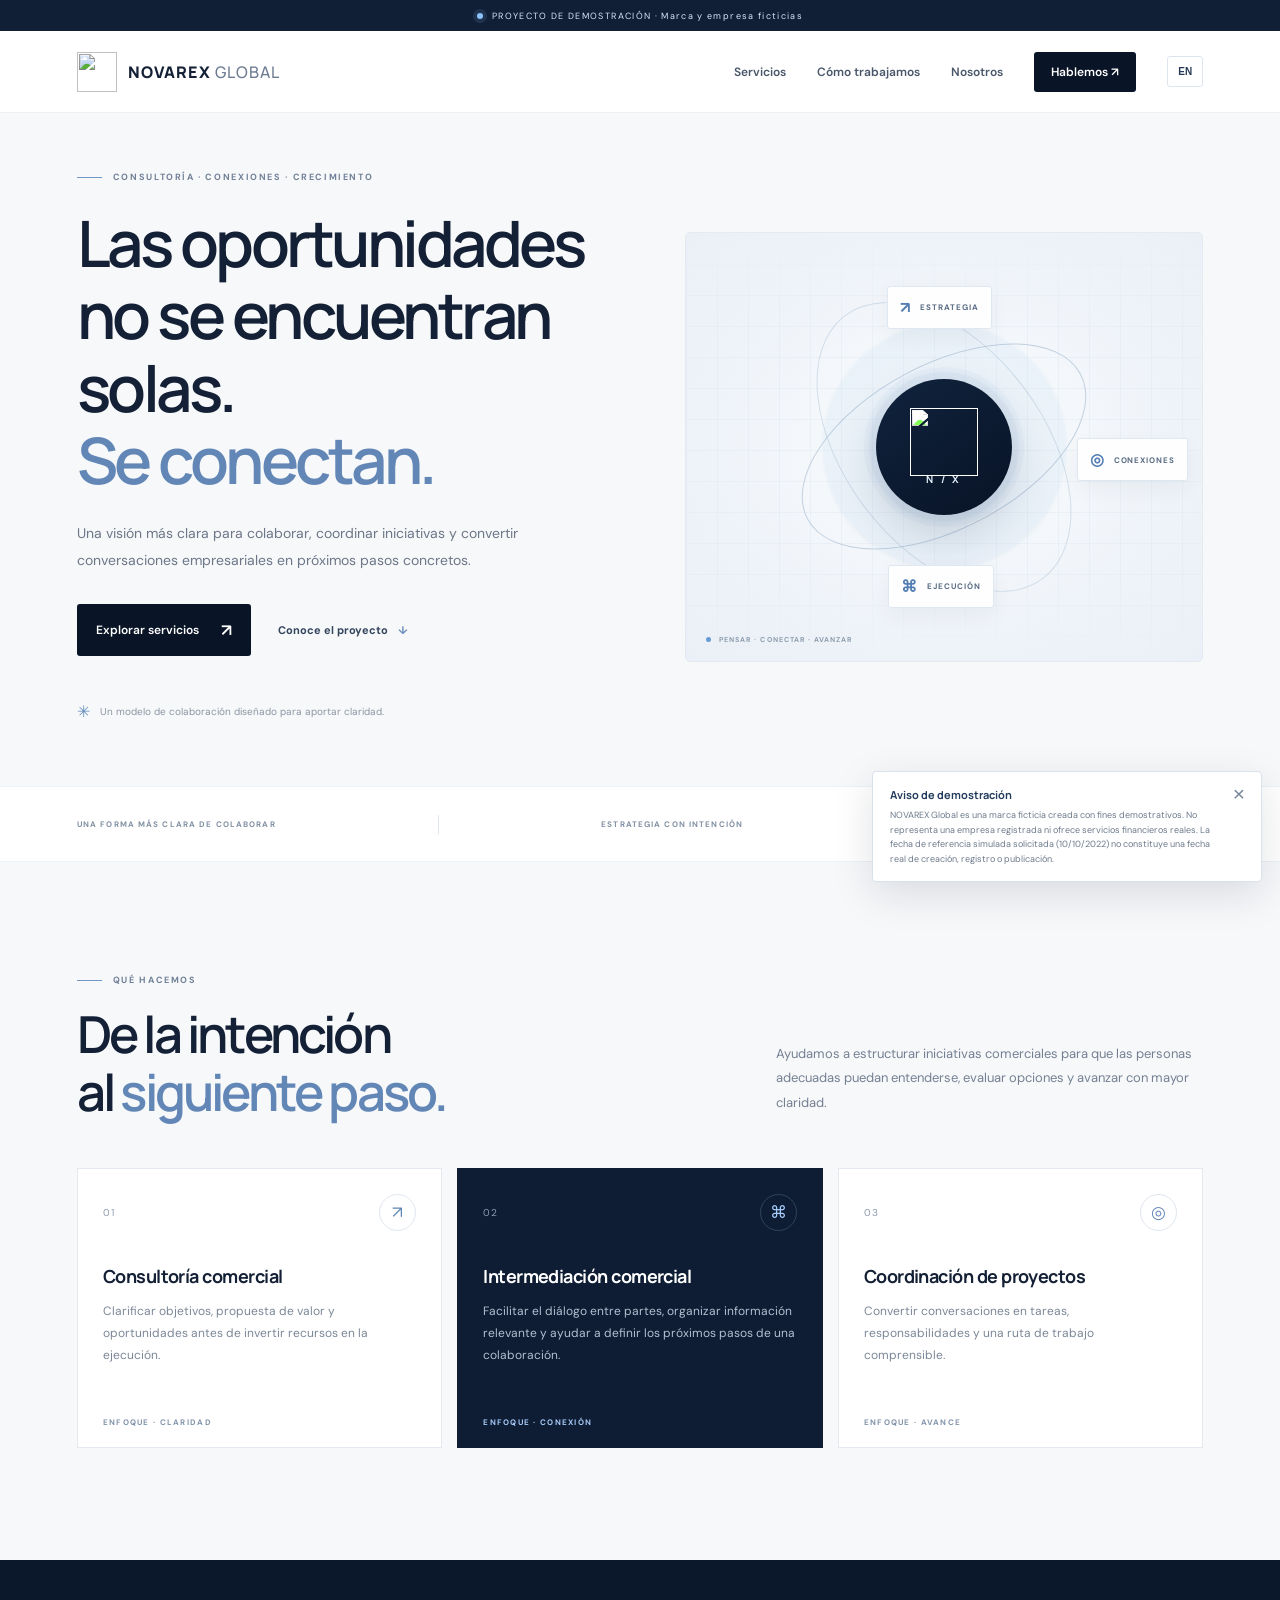
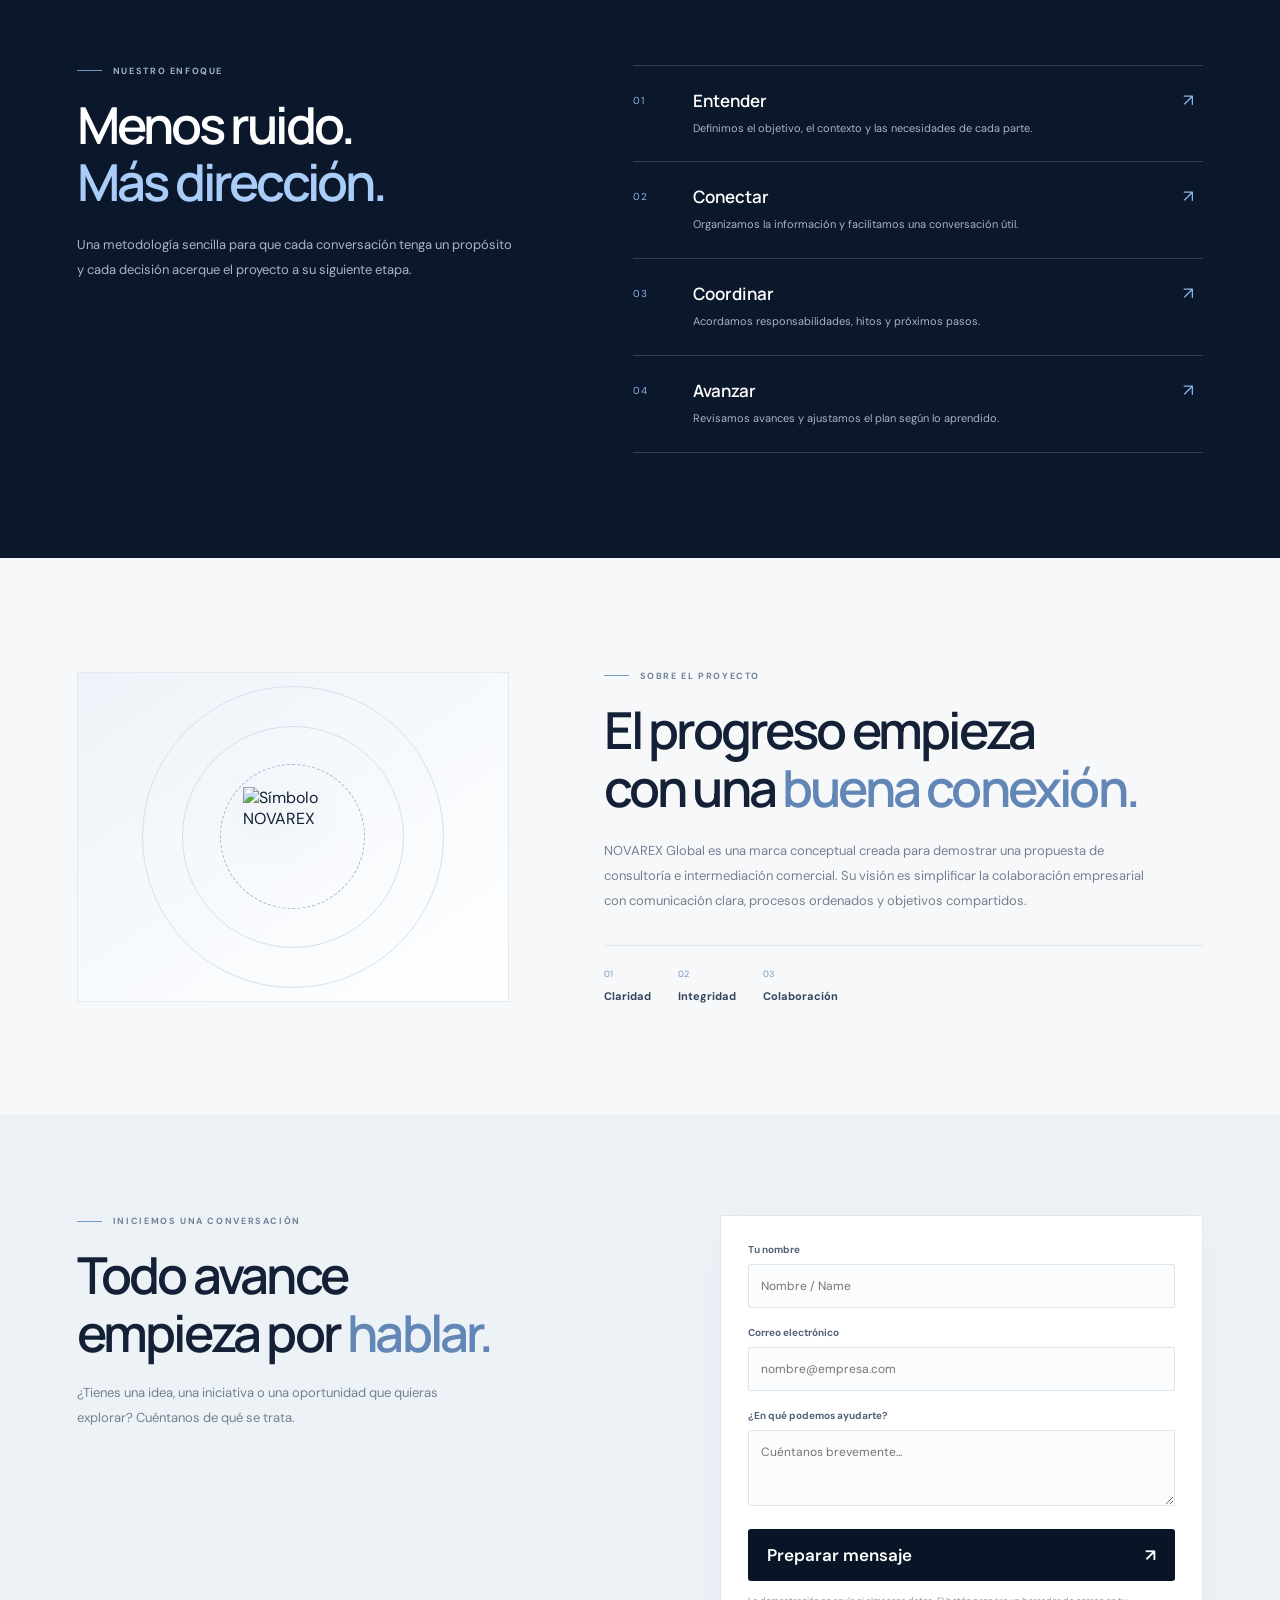
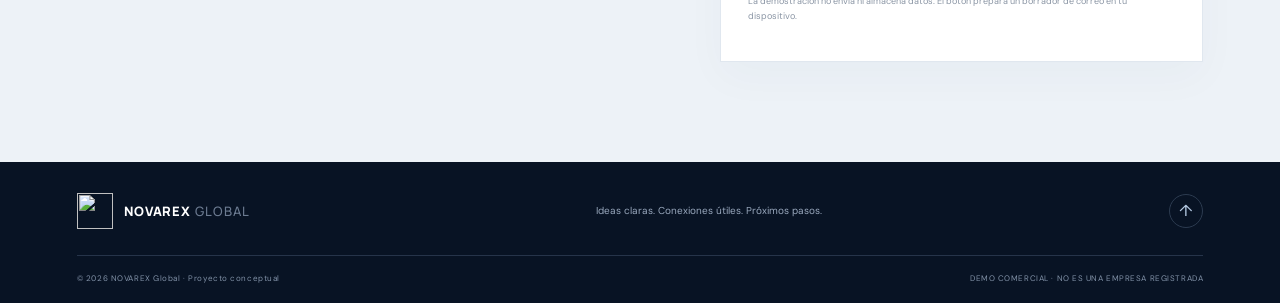
==== index.html @ c0f78409 "Add files via upload" ====
<!doctype html>
<html lang="es">
<head>
  <meta charset="utf-8">
  <meta name="viewport" content="width=device-width, initial-scale=1">
  <meta name="theme-color" content="#0a1425">
  <meta name="description" content="NOVAREX Global. Demostración de una plataforma de consultoría e intermediación comercial para proyectos empresariales internacionales.">
  <title>NOVAREX Global | Business, connected.</title>
  <link rel="icon" type="image/svg+xml" href="assets/novarex-mark.svg">
  <link rel="preconnect" href="https://fonts.googleapis.com">
  <link rel="preconnect" href="https://fonts.gstatic.com" crossorigin>
  <link href="https://fonts.googleapis.com/css2?family=DM+Sans:wght@400;500;600;700&family=Manrope:wght@400;500;600;700;800&display=swap" rel="stylesheet">
  <link rel="stylesheet" href="styles.css">
</head>
<body>
  <div class="demo-banner"><span class="pulse"></span><span data-es="PROYECTO DE DEMOSTRACIÓN · Marca y empresa ficticias" data-en="DEMO PROJECT · Fictional brand and company">PROYECTO DE DEMOSTRACIÓN · Marca y empresa ficticias</span></div>
  <header class="site-header">
    <a class="brand" href="#inicio" aria-label="NOVAREX Global, inicio">
      <img src="assets/novarex-mark.svg" alt="" width="40" height="40">
      <span>NOVAREX<span class="brand-light"> GLOBAL</span></span>
    </a>
    <button class="menu-toggle" aria-label="Abrir menú" aria-expanded="false">☰</button>
    <nav class="nav-links" aria-label="Navegación principal">
      <a href="#servicios" data-es="Servicios" data-en="Services">Servicios</a>
      <a href="#metodo" data-es="Cómo trabajamos" data-en="Our approach">Cómo trabajamos</a>
      <a href="#nosotros" data-es="Nosotros" data-en="About">Nosotros</a>
      <a class="nav-cta" href="#contacto" data-es="Hablemos ↗" data-en="Let's talk ↗">Hablemos ↗</a>
      <button id="lang-toggle" class="lang-toggle" aria-label="Switch language">EN</button>
    </nav>
  </header>

  <main>
    <section class="hero section-wrap" id="inicio">
      <div class="hero-copy">
        <div class="eyebrow"><span class="eyebrow-line"></span><span data-es="CONSULTORÍA · CONEXIONES · CRECIMIENTO" data-en="CONSULTING · CONNECTIONS · GROWTH">CONSULTORÍA · CONEXIONES · CRECIMIENTO</span></div>
        <h1 data-es="Las oportunidades no se encuentran solas.<br><em>Se conectan.</em>" data-en="Opportunity doesn't happen in isolation.<br><em>It connects.</em>">Las oportunidades no se encuentran solas.<br><em>Se conectan.</em></h1>
        <p class="hero-intro" data-es="Una visión más clara para colaborar, coordinar iniciativas y convertir conversaciones empresariales en próximos pasos concretos." data-en="A clearer way to collaborate, coordinate initiatives, and turn business conversations into practical next steps.">Una visión más clara para colaborar, coordinar iniciativas y convertir conversaciones empresariales en próximos pasos concretos.</p>
        <div class="hero-actions"><a class="button button-primary" href="#servicios" data-es="Explorar servicios <span>↗</span>" data-en="Explore services <span>↗</span>">Explorar servicios <span>↗</span></a><a class="text-link" href="#nosotros" data-es="Conoce el proyecto <span>↓</span>" data-en="Discover the project <span>↓</span>">Conoce el proyecto <span>↓</span></a></div>
        <div class="hero-footnote"><span class="tiny-star">✳</span><span data-es="Un modelo de colaboración diseñado para aportar claridad." data-en="A collaboration model designed to bring clarity.">Un modelo de colaboración diseñado para aportar claridad.</span></div>
      </div>
      <div class="hero-art" aria-label="Ilustración abstracta de conexiones empresariales">
        <div class="orb orb-one"></div><div class="orb orb-two"></div><div class="orbit orbit-a"></div><div class="orbit orbit-b"></div>
        <div class="core"><img src="assets/novarex-mark.svg" alt="" width="88" height="88"><span>N / X</span></div>
        <div class="node node-top"><span class="node-icon">↗</span><span data-es="ESTRATEGIA" data-en="STRATEGY">ESTRATEGIA</span></div>
        <div class="node node-right"><span class="node-icon">◎</span><span data-es="CONEXIONES" data-en="CONNECTIONS">CONEXIONES</span></div>
        <div class="node node-bottom"><span class="node-icon">⌘</span><span data-es="EJECUCIÓN" data-en="EXECUTION">EJECUCIÓN</span></div>
        <div class="art-caption"><span class="caption-dot"></span><span data-es="PENSAR · CONECTAR · AVANZAR" data-en="THINK · CONNECT · MOVE FORWARD">PENSAR · CONECTAR · AVANZAR</span></div>
      </div>
    </section>

    <section class="trust-strip"><div class="section-wrap strip-inner"><span data-es="UNA FORMA MÁS CLARA DE COLABORAR" data-en="A CLEARER WAY TO COLLABORATE">UNA FORMA MÁS CLARA DE COLABORAR</span><div class="strip-rule"></div><span data-es="ESTRATEGIA CON INTENCIÓN" data-en="INTENTIONAL STRATEGY">ESTRATEGIA CON INTENCIÓN</span><div class="strip-rule"></div><span data-es="PROGRESO CON PROPÓSITO" data-en="PURPOSEFUL PROGRESS">PROGRESO CON PROPÓSITO</span></div></section>

    <section class="section-wrap section-block" id="servicios">
      <div class="section-heading"><div><div class="eyebrow"><span class="eyebrow-line"></span><span data-es="QUÉ HACEMOS" data-en="WHAT WE DO">QUÉ HACEMOS</span></div><h2 data-es="De la intención<br>al <em>siguiente paso.</em>" data-en="From intention<br>to the <em>next step.</em>">De la intención<br>al <em>siguiente paso.</em></h2></div><p data-es="Ayudamos a estructurar iniciativas comerciales para que las personas adecuadas puedan entenderse, evaluar opciones y avanzar con mayor claridad." data-en="We help structure commercial initiatives so the right people can understand one another, assess options, and move forward with greater clarity.">Ayudamos a estructurar iniciativas comerciales para que las personas adecuadas puedan entenderse, evaluar opciones y avanzar con mayor claridad.</p></div>
      <div class="service-grid">
        <article class="service-card"><div class="card-top"><span class="card-number">01</span><span class="card-icon">↗</span></div><h3 data-es="Consultoría comercial" data-en="Commercial consulting">Consultoría comercial</h3><p data-es="Clarificar objetivos, propuesta de valor y oportunidades antes de invertir recursos en la ejecución." data-en="Clarify goals, value propositions, and opportunities before committing resources to execution.">Clarificar objetivos, propuesta de valor y oportunidades antes de invertir recursos en la ejecución.</p><span class="card-bottom" data-es="ENFOQUE · CLARIDAD" data-en="FOCUS · CLARITY">ENFOQUE · CLARIDAD</span></article>
        <article class="service-card featured-card"><div class="card-top"><span class="card-number">02</span><span class="card-icon">⌘</span></div><h3 data-es="Intermediación comercial" data-en="Commercial intermediation">Intermediación comercial</h3><p data-es="Facilitar el diálogo entre partes, organizar información relevante y ayudar a definir los próximos pasos de una colaboración." data-en="Facilitate dialogue between parties, organize relevant information, and help define the next steps in a collaboration.">Facilitar el diálogo entre partes, organizar información relevante y ayudar a definir los próximos pasos de una colaboración.</p><span class="card-bottom" data-es="ENFOQUE · CONEXIÓN" data-en="FOCUS · CONNECTION">ENFOQUE · CONEXIÓN</span></article>
        <article class="service-card"><div class="card-top"><span class="card-number">03</span><span class="card-icon">◎</span></div><h3 data-es="Coordinación de proyectos" data-en="Project coordination">Coordinación de proyectos</h3><p data-es="Convertir conversaciones en tareas, responsabilidades y una ruta de trabajo comprensible." data-en="Turn conversations into tasks, responsibilities, and a clear working roadmap.">Convertir conversaciones en tareas, responsabilidades y una ruta de trabajo comprensible.</p><span class="card-bottom" data-es="ENFOQUE · AVANCE" data-en="FOCUS · MOMENTUM">ENFOQUE · AVANCE</span></article>
      </div>
    </section>

    <section class="method-section" id="metodo"><div class="section-wrap method-layout"><div class="method-title"><div class="eyebrow"><span class="eyebrow-line"></span><span data-es="NUESTRO ENFOQUE" data-en="OUR APPROACH">NUESTRO ENFOQUE</span></div><h2 data-es="Menos ruido.<br><em>Más dirección.</em>" data-en="Less noise.<br><em>More direction.</em>">Menos ruido.<br><em>Más dirección.</em></h2><p data-es="Una metodología sencilla para que cada conversación tenga un propósito y cada decisión acerque el proyecto a su siguiente etapa." data-en="A straightforward method so every conversation has a purpose and every decision moves the project toward its next stage.">Una metodología sencilla para que cada conversación tenga un propósito y cada decisión acerque el proyecto a su siguiente etapa.</p></div>
      <div class="steps"><div class="step"><span class="step-index">01</span><div><h3 data-es="Entender" data-en="Understand">Entender</h3><p data-es="Definimos el objetivo, el contexto y las necesidades de cada parte." data-en="We define the goal, context, and needs of each party.">Definimos el objetivo, el contexto y las necesidades de cada parte.</p></div><span class="step-arrow">↗</span></div><div class="step"><span class="step-index">02</span><div><h3 data-es="Conectar" data-en="Connect">Conectar</h3><p data-es="Organizamos la información y facilitamos una conversación útil." data-en="We organize information and facilitate a useful conversation.">Organizamos la información y facilitamos una conversación útil.</p></div><span class="step-arrow">↗</span></div><div class="step"><span class="step-index">03</span><div><h3 data-es="Coordinar" data-en="Coordinate">Coordinar</h3><p data-es="Acordamos responsabilidades, hitos y próximos pasos." data-en="We align responsibilities, milestones, and next steps.">Acordamos responsabilidades, hitos y próximos pasos.</p></div><span class="step-arrow">↗</span></div><div class="step"><span class="step-index">04</span><div><h3 data-es="Avanzar" data-en="Move forward">Avanzar</h3><p data-es="Revisamos avances y ajustamos el plan según lo aprendido." data-en="We review progress and adapt the plan as we learn.">Revisamos avances y ajustamos el plan según lo aprendido.</p></div><span class="step-arrow">↗</span></div></div>
    </div></section>

    <section class="section-wrap section-block about-section" id="nosotros"><div class="about-mark"><img src="assets/novarex-mark.svg" alt="Símbolo NOVAREX" width="105" height="105"><div class="mark-ring"></div></div><div class="about-copy"><div class="eyebrow"><span class="eyebrow-line"></span><span data-es="SOBRE EL PROYECTO" data-en="ABOUT THE PROJECT">SOBRE EL PROYECTO</span></div><h2 data-es="El progreso empieza<br>con una <em>buena conexión.</em>" data-en="Progress begins<br>with a <em>meaningful connection.</em>">El progreso empieza<br>con una <em>buena conexión.</em></h2><p data-es="NOVAREX Global es una marca conceptual creada para demostrar una propuesta de consultoría e intermediación comercial. Su visión es simplificar la colaboración empresarial con comunicación clara, procesos ordenados y objetivos compartidos." data-en="NOVAREX Global is a concept brand created to demonstrate a commercial consulting and intermediation proposition. Its vision is to simplify business collaboration through clear communication, organized processes, and shared goals.">NOVAREX Global es una marca conceptual creada para demostrar una propuesta de consultoría e intermediación comercial. Su visión es simplificar la colaboración empresarial con comunicación clara, procesos ordenados y objetivos compartidos.</p><div class="principles"><div><span>01</span><strong data-es="Claridad" data-en="Clarity">Claridad</strong></div><div><span>02</span><strong data-es="Integridad" data-en="Integrity">Integridad</strong></div><div><span>03</span><strong data-es="Colaboración" data-en="Collaboration">Colaboración</strong></div></div></div></section>

    <section class="contact-section" id="contacto"><div class="section-wrap contact-layout"><div><div class="eyebrow"><span class="eyebrow-line"></span><span data-es="INICIEMOS UNA CONVERSACIÓN" data-en="START A CONVERSATION">INICIEMOS UNA CONVERSACIÓN</span></div><h2 data-es="Todo avance<br>empieza por <em>hablar.</em>" data-en="Every step forward<br>starts with a <em>conversation.</em>">Todo avance<br>empieza por <em>hablar.</em></h2><p data-es="¿Tienes una idea, una iniciativa o una oportunidad que quieras explorar? Cuéntanos de qué se trata." data-en="Have an idea, initiative, or opportunity you'd like to explore? Tell us about it.">¿Tienes una idea, una iniciativa o una oportunidad que quieras explorar? Cuéntanos de qué se trata.</p></div><form class="contact-form" id="contact-form"><label><span data-es="Tu nombre" data-en="Your name">Tu nombre</span><input name="name" required autocomplete="name" placeholder="Nombre / Name"></label><label><span data-es="Correo electrónico" data-en="Email address">Correo electrónico</span><input name="email" type="email" required autocomplete="email" placeholder="nombre@empresa.com"></label><label><span data-es="¿En qué podemos ayudarte?" data-en="How can we help?">¿En qué podemos ayudarte?</span><textarea name="message" rows="3" required placeholder="Cuéntanos brevemente..."></textarea></label><button class="button button-primary form-button" type="submit"><span data-es="Preparar mensaje" data-en="Prepare message">Preparar mensaje</span><span>↗</span></button><p class="form-note" data-es="La demostración no envía ni almacena datos. El botón prepara un borrador de correo en tu dispositivo." data-en="This demo does not send or store data. The button prepares an email draft on your device.">La demostración no envía ni almacena datos. El botón prepara un borrador de correo en tu dispositivo.</p><p class="form-status" id="form-status" role="status"></p></form></div></section>
  </main>

  <footer class="site-footer"><div class="section-wrap footer-main"><a class="brand footer-brand" href="#inicio"><img src="assets/novarex-mark.svg" alt="" width="36" height="36"><span>NOVAREX<span class="brand-light"> GLOBAL</span></span></a><p data-es="Ideas claras. Conexiones útiles. Próximos pasos." data-en="Clear ideas. Useful connections. Next steps.">Ideas claras. Conexiones útiles. Próximos pasos.</p><a href="#inicio" class="back-top" aria-label="Volver arriba">↑</a></div><div class="section-wrap footer-bottom"><span>© <span id="year"></span> NOVAREX Global · <span data-es="Proyecto conceptual" data-en="Concept project">Proyecto conceptual</span></span><span data-es="DEMO COMERCIAL · NO ES UNA EMPRESA REGISTRADA" data-en="COMMERCIAL DEMO · NOT A REGISTERED COMPANY">DEMO COMERCIAL · NO ES UNA EMPRESA REGISTRADA</span></div></footer>
  <div class="disclosure" role="note"><strong data-es="Aviso de demostración" data-en="Demo notice">Aviso de demostración</strong><span data-es="NOVAREX Global es una marca ficticia creada con fines demostrativos. No representa una empresa registrada ni ofrece servicios financieros reales. La fecha de referencia simulada solicitada (10/10/2022) no constituye una fecha real de creación, registro o publicación." data-en="NOVAREX Global is a fictional brand created for demonstration purposes. It does not represent a registered company or offer real financial services. The requested simulated reference date (10/10/2022) is not an actual creation, registration, or publication date.">NOVAREX Global es una marca ficticia creada con fines demostrativos. No representa una empresa registrada ni ofrece servicios financieros reales. La fecha de referencia simulada solicitada (10/10/2022) no constituye una fecha real de creación, registro o publicación.</span><button id="close-disclosure" aria-label="Cerrar aviso">×</button></div>
  <script src="script.js"></script>
</body>
</html>
---- styles.css ----
:root{--navy:#091426;--navy2:#0e1d34;--ink:#142035;--muted:#6e7888;--paper:#f7f8fa;--white:#fff;--silver:#aebbd0;--blue:#9cc8ff;--line:#e2e7ee;--font:'DM Sans',sans-serif;--display:'Manrope',sans-serif}*{box-sizing:border-box}html{scroll-behavior:smooth;scroll-padding-top:90px}body{margin:0;background:var(--paper);color:var(--ink);font-family:var(--font);-webkit-font-smoothing:antialiased}a{color:inherit;text-decoration:none}.demo-banner{height:31px;display:flex;align-items:center;justify-content:center;gap:9px;background:#101f35;color:#d8e5f8;font-size:9px;letter-spacing:.15em;text-align:center;padding:0 12px}.pulse{width:6px;height:6px;border-radius:50%;background:#8fc1ff;box-shadow:0 0 0 4px #8fc1ff20}.site-header{height:82px;display:flex;align-items:center;justify-content:space-between;padding:0 max(6vw,24px);background:#fff;border-bottom:1px solid #edf0f4;position:sticky;top:0;z-index:20}.brand{display:flex;align-items:center;gap:11px;font-family:var(--display);font-weight:800;font-size:16px;letter-spacing:.07em}.brand img{display:block}.brand-light{font-weight:500;color:#6c7b91}.nav-links{display:flex;align-items:center;gap:31px;font-size:12px;font-weight:600;color:#49566a}.nav-links>a:not(.nav-cta):hover{color:#376cae}.nav-cta{padding:12px 17px;background:var(--navy);color:#fff;border-radius:3px}.lang-toggle{border:1px solid #dfe5ed;background:white;border-radius:3px;padding:9px 10px;color:#273a55;font-size:10px;font-weight:700;cursor:pointer}.menu-toggle{display:none;background:none;border:0;font-size:24px;color:var(--navy)}.section-wrap{width:min(1180px,88%);margin:0 auto}.hero{display:grid;grid-template-columns:1fr .92fr;gap:45px;align-items:center;min-height:610px;padding-top:58px;padding-bottom:64px}.eyebrow{display:flex;align-items:center;gap:11px;color:#718097;font-size:9px;letter-spacing:.18em;font-weight:700}.eyebrow-line{width:25px;height:1px;background:#7197c7;display:inline-block}.hero h1,.section-heading h2,.method-title h2,.about-copy h2,.contact-layout h2{font-family:var(--display);font-size:clamp(39px,5vw,65px);line-height:1.13;letter-spacing:-.055em;font-weight:600;margin:24px 0}.hero h1 em,.section-heading h2 em,.method-title h2 em,.about-copy h2 em,.contact-layout h2 em{font-style:normal;color:#6287b6}.hero-intro{max-width:490px;color:#6c7787;font-size:14px;line-height:1.9}.hero-actions{display:flex;align-items:center;gap:27px;margin-top:31px}.button{display:inline-flex;align-items:center;justify-content:center;gap:22px;padding:15px 19px;border:0;border-radius:3px;font:600 12px var(--font);cursor:pointer}.button-primary{background:var(--navy);color:white;transition:transform .2s,background .2s}.button-primary:hover{background:#17375f;transform:translateY(-2px)}.button span{font-size:17px}.text-link{font-size:11px;font-weight:700;color:#33445d}.text-link span{margin-left:7px;color:#6b8fbb}.hero-footnote{display:flex;align-items:center;gap:10px;margin-top:45px;color:#8b95a3;font-size:10px}.tiny-star{color:#668fbe;font-size:16px}.hero-art{height:430px;position:relative;display:flex;align-items:center;justify-content:center;overflow:hidden;background:radial-gradient(ellipse at center,#fdfefe 0%,#f0f4f9 55%,#eaf0f7 100%);border:1px solid #e5eaf1;border-radius:5px}.hero-art:before{content:"";position:absolute;inset:0;background-image:linear-gradient(#d6e0ec45 1px,transparent 1px),linear-gradient(90deg,#d6e0ec45 1px,transparent 1px);background-size:31px 31px;mask-image:linear-gradient(transparent,#000 20%,#000 80%,transparent)}.orb{position:absolute;border-radius:50%;filter:blur(1px)}.orb-one{width:245px;height:245px;background:#b9d3f02c}.orb-two{width:150px;height:150px;background:#a9bfd92b}.orbit{position:absolute;border:1px solid #a4bad1a3;border-radius:50%;width:310px;height:165px;transform:rotate(-28deg)}.orbit-b{width:330px;height:200px;transform:rotate(53deg);border-color:#a5bdd36e}.core{width:136px;height:136px;border-radius:50%;background:linear-gradient(145deg,#10233d,#081326);box-shadow:0 20px 50px #112a4933,0 0 0 12px #a9c6e51c;display:flex;align-items:center;justify-content:center;flex-direction:column;z-index:2;color:#e7f0fb}.core img{width:68px;height:68px;filter:brightness(1.5)}.core span{font:700 10px var(--display);letter-spacing:.28em;margin-top:-4px}.node{position:absolute;z-index:3;display:flex;align-items:center;gap:9px;padding:10px 12px;background:#ffffffed;border:1px solid #dfe7f0;box-shadow:0 8px 22px #0a23400c;border-radius:3px;color:#586b83;font-size:8px;font-weight:700;letter-spacing:.12em}.node-icon{font-size:16px;color:#537fb4}.node-top{top:53px;left:calc(50% - 57px)}.node-right{right:14px;top:48%}.node-bottom{bottom:53px;left:calc(50% - 56px)}.art-caption{position:absolute;bottom:17px;left:20px;display:flex;align-items:center;gap:8px;color:#8b9bad;font-size:7px;letter-spacing:.15em;font-weight:700}.caption-dot{width:5px;height:5px;border-radius:50%;background:#689bd5}.trust-strip{background:#fff;border-top:1px solid #edf0f4;border-bottom:1px solid #edf0f4}.strip-inner{min-height:74px;display:flex;align-items:center;justify-content:space-between;gap:16px;color:#8190a2;font-size:8px;letter-spacing:.14em;font-weight:700}.strip-rule{height:19px;width:1px;background:#e1e6ed}.section-block{padding-top:112px;padding-bottom:112px}.section-heading{display:grid;grid-template-columns:1fr .7fr;gap:90px;align-items:end;margin-bottom:47px}.section-heading h2,.method-title h2,.about-copy h2,.contact-layout h2{font-size:clamp(36px,4vw,51px);margin:19px 0 0}.section-heading>p,.method-title>p,.about-copy>p,.contact-layout>div>p{font-size:13px;line-height:1.9;color:#748092;margin:0 0 5px;max-width:440px}.service-grid{display:grid;grid-template-columns:repeat(3,1fr);gap:15px}.service-card{min-height:280px;background:#fff;border:1px solid #e4e9ef;padding:25px 25px 20px;display:flex;flex-direction:column;transition:transform .2s,border .2s}.service-card:hover{transform:translateY(-4px);border-color:#afc5df}.featured-card{background:#0e1d34;color:#fff;border-color:#0e1d34}.card-top{display:flex;justify-content:space-between;align-items:center}.card-number{font-size:10px;color:#8b9aaf;letter-spacing:.1em}.card-icon{width:37px;height:37px;border:1px solid #e0e6ee;border-radius:50%;display:grid;place-items:center;color:#6287b6;font-size:17px}.featured-card .card-icon{border-color:#30435d;color:#a8cfff}.service-card h3{font:700 18px var(--display);letter-spacing:-.03em;margin:33px 0 12px}.service-card p{font-size:12px;line-height:1.85;color:#7b8797;margin:0}.featured-card p{color:#b3c0d1}.card-bottom{margin-top:auto;padding-top:25px;font-size:8px;letter-spacing:.16em;font-weight:700;color:#8294aa}.featured-card .card-bottom{color:#a6c9f5}.method-section{background:#0b172a;color:white;padding:105px 0}.method-layout{display:grid;grid-template-columns:.8fr 1fr;gap:100px}.method-title .eyebrow{color:#a0b1c7}.method-title h2{color:#fff}.method-title h2 em{color:#a9cdf8}.method-title>p{color:#a9b5c7;margin-top:22px}.steps{border-top:1px solid #2a3b53}.step{display:grid;grid-template-columns:42px 1fr 20px;gap:18px;align-items:start;padding:23px 0;border-bottom:1px solid #2a3b53}.step-index{font-size:10px;color:#8db6e8;letter-spacing:.1em;padding-top:5px}.step h3{font:600 17px var(--display);margin:0 0 7px}.step p{font-size:11px;color:#a6b4c7;line-height:1.8;margin:0}.step-arrow{color:#8db6e8;font-size:17px}.about-section{display:grid;grid-template-columns:.72fr 1fr;gap:95px;align-items:center}.about-mark{min-height:330px;display:grid;place-items:center;position:relative;background:linear-gradient(145deg,#eef3f9,#fff);border:1px solid #e4eaf1;overflow:hidden}.about-mark:before,.about-mark:after{content:"";position:absolute;border:1px solid #d4e0ee;border-radius:50%;width:300px;height:300px}.about-mark:after{width:220px;height:220px}.about-mark img{z-index:2;width:100px;height:100px;filter:drop-shadow(0 15px 20px #152c4c1b)}.mark-ring{position:absolute;width:145px;height:145px;border:1px dashed #9fb8d4;border-radius:50%;z-index:1}.about-copy h2{margin-bottom:23px}.about-copy>p{max-width:560px}.principles{display:flex;gap:27px;margin-top:32px;padding-top:22px;border-top:1px solid #e1e7ef}.principles div{display:flex;flex-direction:column;gap:9px}.principles span{font-size:9px;color:#7898bd}.principles strong{font-size:11px;color:#34455d}.contact-section{background:#edf2f7;padding:100px 0}.contact-layout{display:grid;grid-template-columns:.9fr .8fr;gap:100px;align-items:start}.contact-layout h2{margin-bottom:20px}.contact-layout>div>p{max-width:390px}.contact-form{background:#fff;padding:27px;border:1px solid #e0e7ef;box-shadow:0 15px 40px #203d5a08}.contact-form label{display:block;margin-bottom:18px}.contact-form label>span{display:block;font-size:10px;font-weight:700;color:#536278;margin-bottom:8px}.contact-form input,.contact-form textarea{width:100%;border:1px solid #dfe5ed;background:#fbfcfe;padding:13px 12px;border-radius:2px;font:12px var(--font);color:#1c2d43;outline:none}.contact-form input:focus,.contact-form textarea:focus{border-color:#8eafd6}.contact-form textarea{resize:vertical}.form-button{width:100%;justify-content:space-between}.form-note{font-size:9px;line-height:1.6;color:#8a95a4;margin:13px 0 0}.form-status{font-size:11px;color:#426d9e}.site-footer{background:#081324;color:#fff;padding:31px 0 20px}.footer-main{display:flex;align-items:center;justify-content:space-between;padding-bottom:26px}.footer-brand{font-size:13px}.footer-main>p{color:#99a8bd;font-size:10px}.back-top{width:34px;height:34px;border:1px solid #2c3b50;border-radius:50%;display:grid;place-items:center;color:#b6cbe4}.footer-bottom{border-top:1px solid #26344a;padding-top:17px;display:flex;justify-content:space-between;gap:20px;color:#8292a8;font-size:8px;letter-spacing:.07em}.footer-bottom span:last-child{text-align:right}.disclosure{position:fixed;right:18px;bottom:18px;z-index:30;max-width:390px;background:#fff;border:1px solid #d8e1ec;box-shadow:0 12px 40px #07152a20;padding:15px 42px 15px 17px;display:flex;flex-direction:column;gap:6px;border-radius:4px}.disclosure strong{font:700 11px var(--display);color:#233c5c}.disclosure span{font-size:9px;line-height:1.6;color:#6d7a8b}.disclosure button{position:absolute;right:10px;top:9px;border:0;background:transparent;font-size:21px;color:#77869a;cursor:pointer}
@media(min-width:1400px){.hero{min-height:680px}.hero-art{height:475px}}@media(max-width:900px){.site-header{padding:0 5%;height:72px}.nav-links{gap:17px}.hero{gap:25px;min-height:540px}.hero-art{height:365px}.hero h1{font-size:clamp(38px,5.5vw,53px)}.section-heading{gap:40px}.method-layout{gap:55px}.about-section{gap:50px}.contact-layout{gap:50px}}@media(max-width:700px){.demo-banner{font-size:7px;letter-spacing:.1em;height:29px}.site-header{height:68px}.brand{font-size:13px;gap:7px}.brand img{width:34px;height:34px}.menu-toggle{display:block;cursor:pointer}.nav-links{display:none;position:absolute;top:68px;left:0;right:0;background:#fff;padding:22px 6% 25px;border-bottom:1px solid #e4eaf1;flex-direction:column;align-items:stretch;gap:19px}.nav-links.open{display:flex}.nav-links>a{padding:5px 0}.nav-links .nav-cta{padding:13px 15px;text-align:center}.lang-toggle{align-self:flex-start}.hero{grid-template-columns:1fr;gap:30px;padding-top:55px;padding-bottom:49px}.hero h1{font-size:clamp(42px,10vw,58px);margin:20px 0}.hero-intro{font-size:13px}.hero-actions{gap:20px;flex-wrap:wrap}.hero-art{height:330px}.node-right{right:4px}.node-top{top:33px}.node-bottom{bottom:38px}.orbit{width:260px;height:145px}.trust-strip .strip-inner{padding-top:20px;padding-bottom:20px;min-height:0;display:grid;grid-template-columns:1fr 1fr;row-gap:16px;font-size:7px}.strip-rule{display:none}.section-block{padding-top:75px;padding-bottom:75px}.section-heading{grid-template-columns:1fr;gap:21px;margin-bottom:29px}.section-heading h2,.method-title h2,.about-copy h2,.contact-layout h2{font-size:clamp(37px,9vw,48px)}.section-heading>p{font-size:12px}.service-grid{grid-template-columns:1fr;gap:11px}.service-card{min-height:240px;padding:23px}.service-card h3{margin-top:25px}.method-section{padding:76px 0}.method-layout{grid-template-columns:1fr;gap:37px}.method-title>p{margin-top:18px}.step{padding:20px 0;gap:12px}.about-section{grid-template-columns:1fr;gap:35px}.about-mark{min-height:250px}.about-mark:before{width:245px;height:245px}.about-mark:after{width:180px;height:180px}.principles{gap:21px;justify-content:space-between}.contact-section{padding:75px 0}.contact-layout{grid-template-columns:1fr;gap:32px}.contact-form{padding:20px}.footer-main{flex-wrap:wrap;gap:14px}.footer-main>p{order:3;width:100%;margin:0}.footer-bottom{flex-direction:column;gap:9px;font-size:7px}.footer-bottom span:last-child{text-align:left}.disclosure{left:12px;right:12px;bottom:12px;max-width:none;padding:13px 38px 13px 14px}.disclosure span{font-size:8px}}@media(prefers-reduced-motion:reduce){html{scroll-behavior:auto}*,*:before,*:after{transition:none!important}}
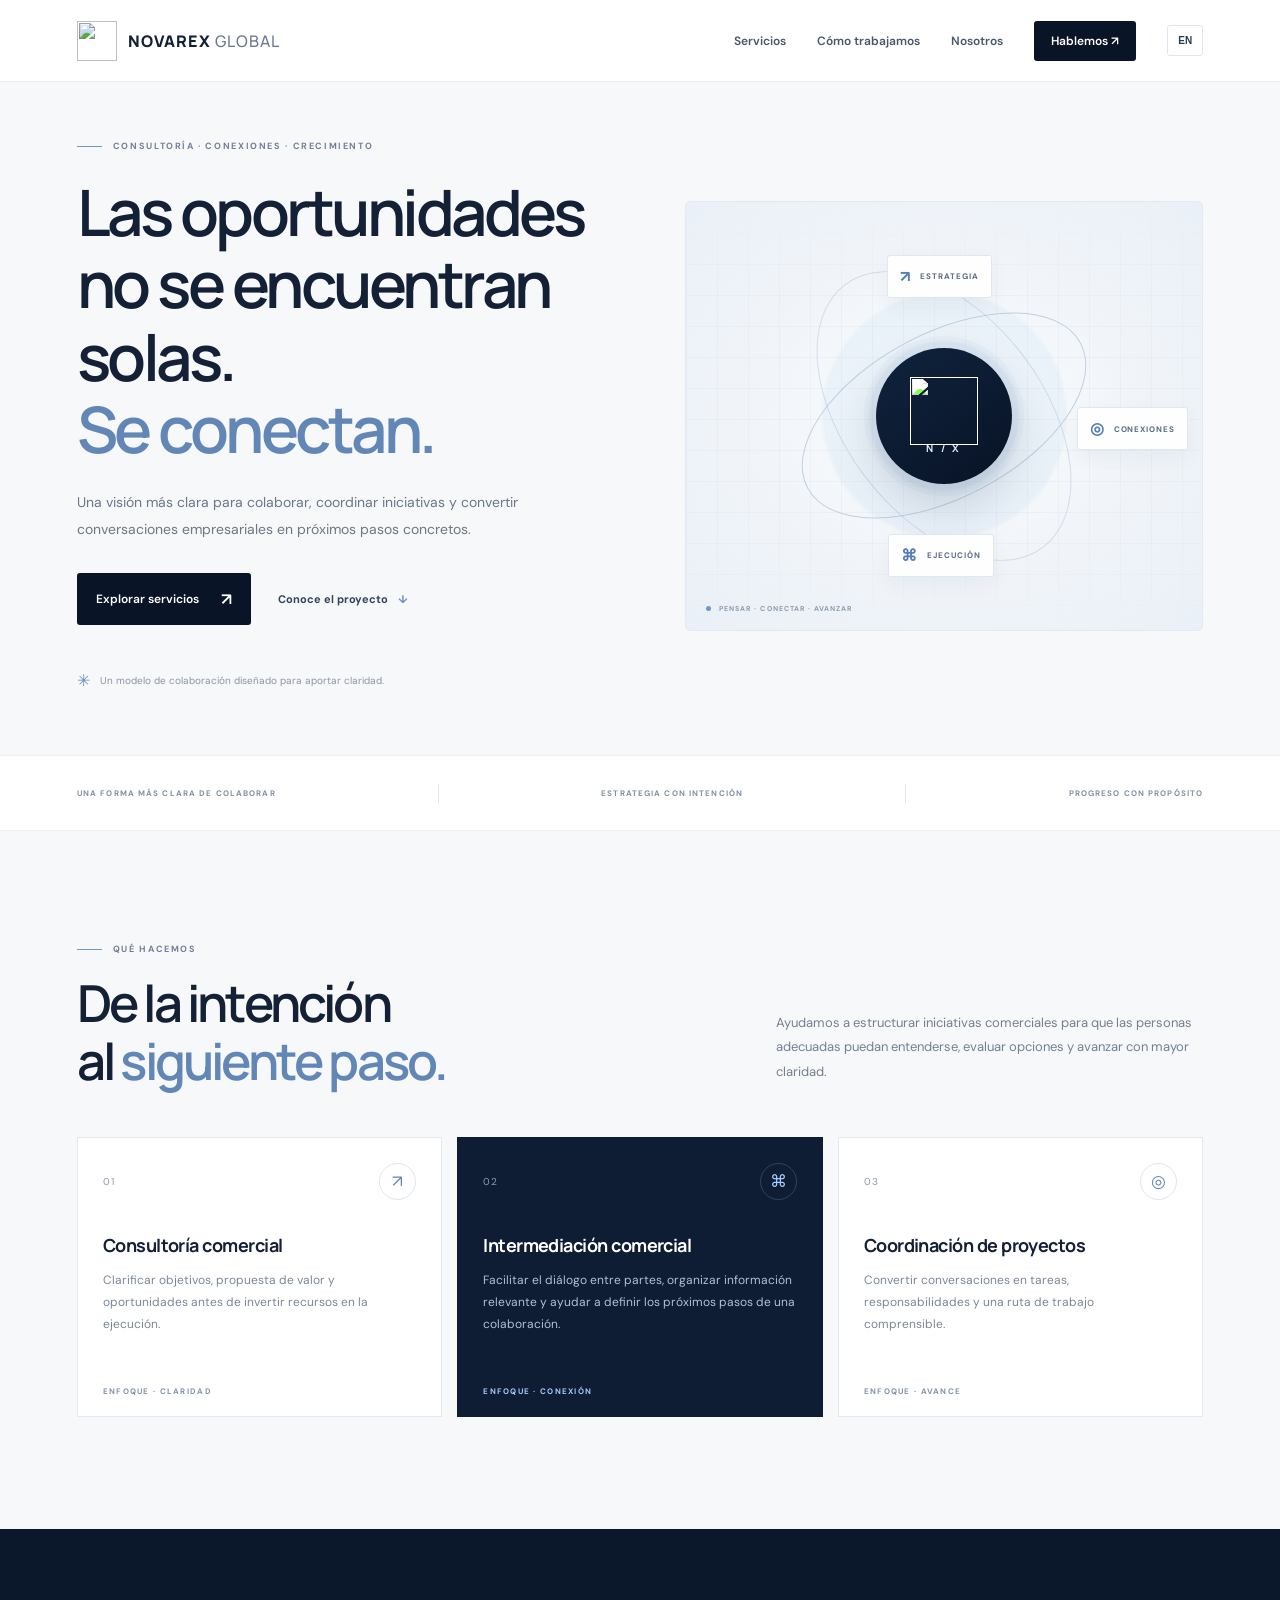
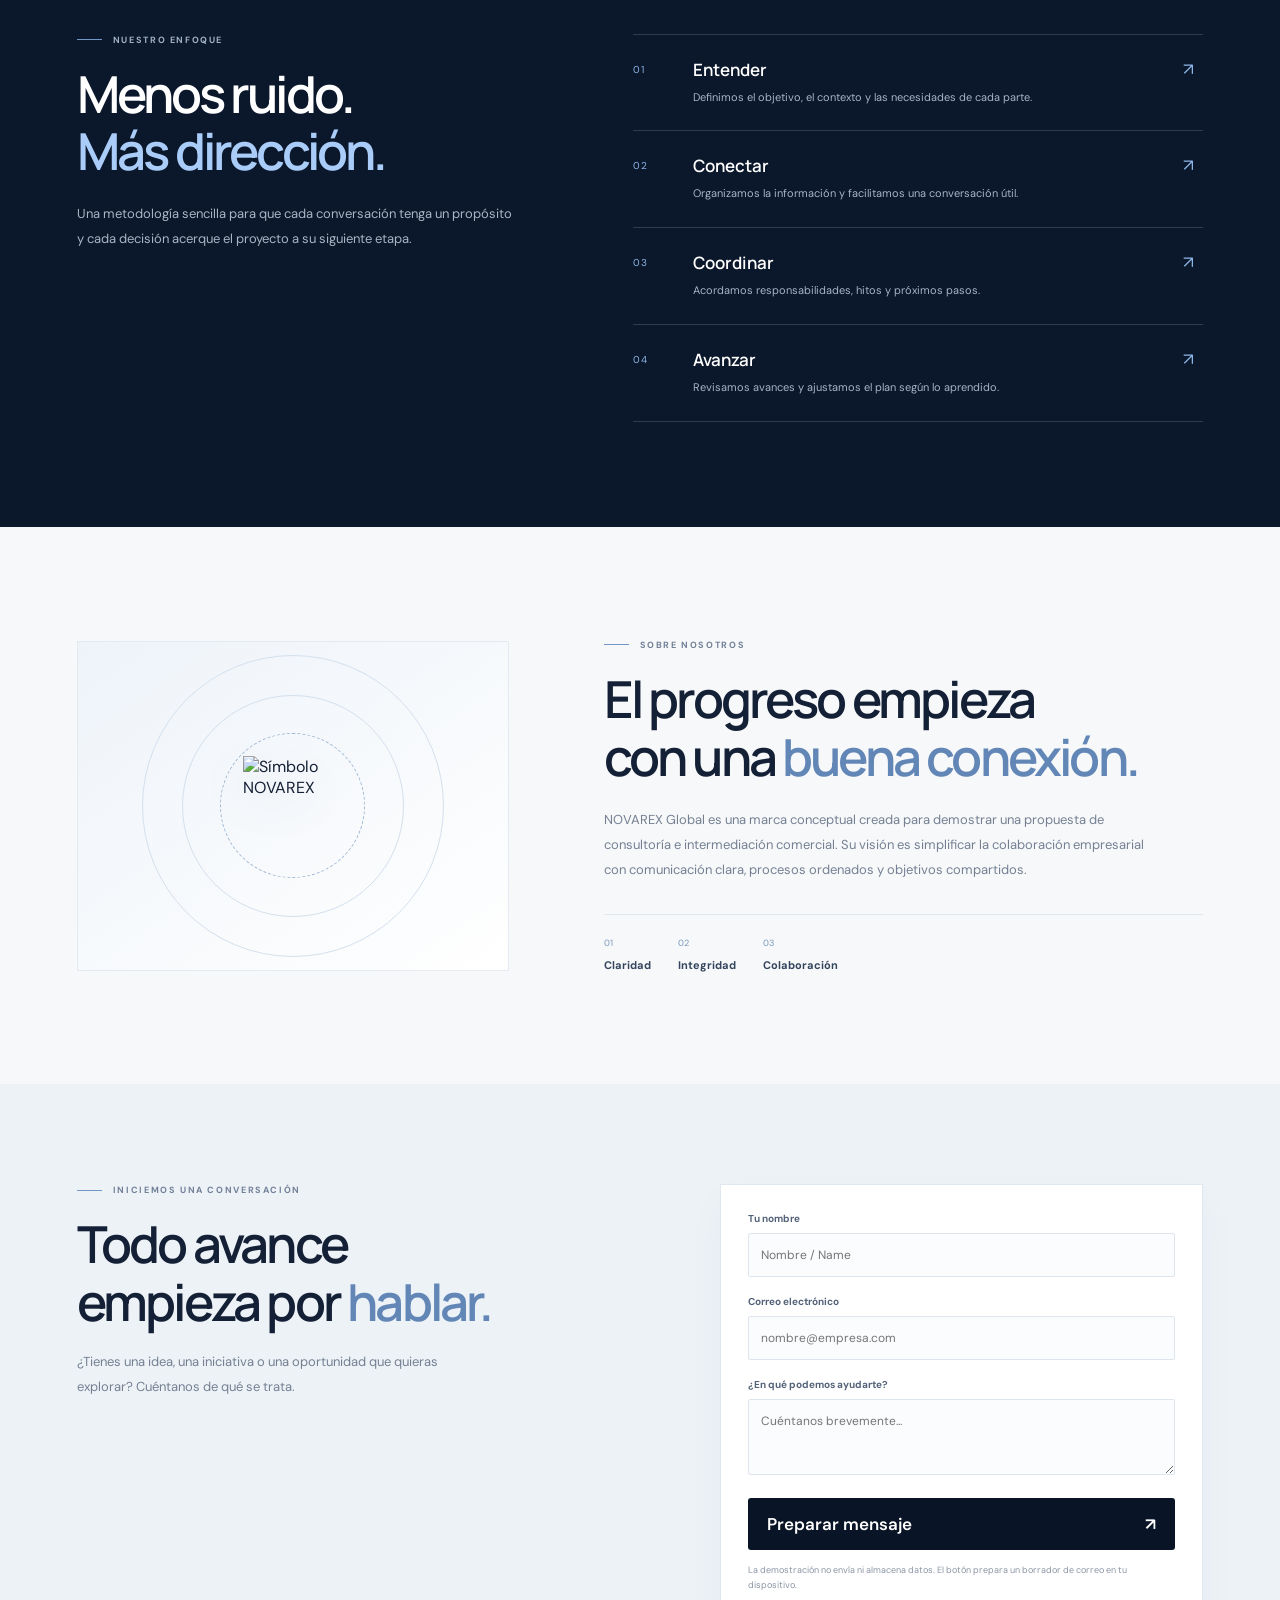
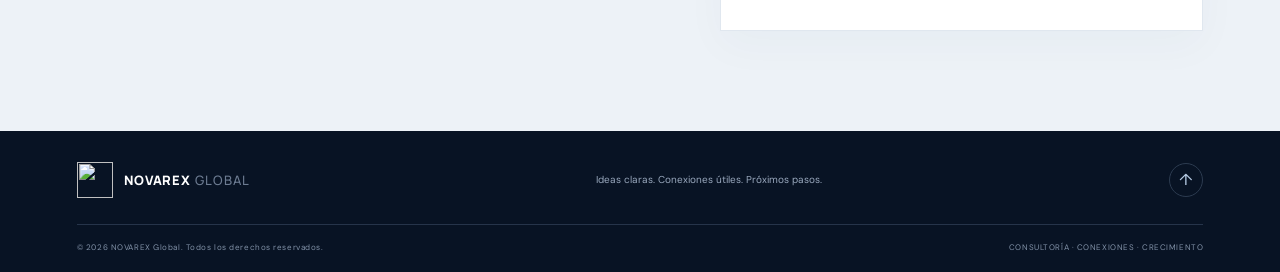
==== commit a5fb43fd: "Add files via upload" ====
--- a/index.html
+++ b/index.html
@@ -4,7 +4,7 @@
   <meta charset="utf-8">
   <meta name="viewport" content="width=device-width, initial-scale=1">
   <meta name="theme-color" content="#0a1425">
-  <meta name="description" content="NOVAREX Global. Demostración de una plataforma de consultoría e intermediación comercial para proyectos empresariales internacionales.">
+  <meta name="description" content="NOVAREX Global ofrece consultoría comercial, intermediación y coordinación de proyectos para impulsar conexiones empresariales internacionales.">
   <title>NOVAREX Global | Business, connected.</title>
   <link rel="icon" type="image/svg+xml" href="assets/novarex-mark.svg">
   <link rel="preconnect" href="https://fonts.googleapis.com">
@@ -13,7 +13,6 @@
   <link rel="stylesheet" href="styles.css">
 </head>
 <body>
-  <div class="demo-banner"><span class="pulse"></span><span data-es="PROYECTO DE DEMOSTRACIÓN · Marca y empresa ficticias" data-en="DEMO PROJECT · Fictional brand and company">PROYECTO DE DEMOSTRACIÓN · Marca y empresa ficticias</span></div>
   <header class="site-header">
     <a class="brand" href="#inicio" aria-label="NOVAREX Global, inicio">
       <img src="assets/novarex-mark.svg" alt="" width="40" height="40">
@@ -35,7 +34,7 @@
         <div class="eyebrow"><span class="eyebrow-line"></span><span data-es="CONSULTORÍA · CONEXIONES · CRECIMIENTO" data-en="CONSULTING · CONNECTIONS · GROWTH">CONSULTORÍA · CONEXIONES · CRECIMIENTO</span></div>
         <h1 data-es="Las oportunidades no se encuentran solas.<br><em>Se conectan.</em>" data-en="Opportunity doesn't happen in isolation.<br><em>It connects.</em>">Las oportunidades no se encuentran solas.<br><em>Se conectan.</em></h1>
         <p class="hero-intro" data-es="Una visión más clara para colaborar, coordinar iniciativas y convertir conversaciones empresariales en próximos pasos concretos." data-en="A clearer way to collaborate, coordinate initiatives, and turn business conversations into practical next steps.">Una visión más clara para colaborar, coordinar iniciativas y convertir conversaciones empresariales en próximos pasos concretos.</p>
-        <div class="hero-actions"><a class="button button-primary" href="#servicios" data-es="Explorar servicios <span>↗</span>" data-en="Explore services <span>↗</span>">Explorar servicios <span>↗</span></a><a class="text-link" href="#nosotros" data-es="Conoce el proyecto <span>↓</span>" data-en="Discover the project <span>↓</span>">Conoce el proyecto <span>↓</span></a></div>
+        <div class="hero-actions"><a class="button button-primary" href="#servicios" data-es="Explorar servicios <span>↗</span>" data-en="Explore services <span>↗</span>">Explorar servicios <span>↗</span></a><a class="text-link" href="#nosotros" data-es="Conócenos <span>↓</span>" data-en="About us <span>↓</span>">Conoce el proyecto <span>↓</span></a></div>
         <div class="hero-footnote"><span class="tiny-star">✳</span><span data-es="Un modelo de colaboración diseñado para aportar claridad." data-en="A collaboration model designed to bring clarity.">Un modelo de colaboración diseñado para aportar claridad.</span></div>
       </div>
       <div class="hero-art" aria-label="Ilustración abstracta de conexiones empresariales">
@@ -63,13 +62,12 @@
       <div class="steps"><div class="step"><span class="step-index">01</span><div><h3 data-es="Entender" data-en="Understand">Entender</h3><p data-es="Definimos el objetivo, el contexto y las necesidades de cada parte." data-en="We define the goal, context, and needs of each party.">Definimos el objetivo, el contexto y las necesidades de cada parte.</p></div><span class="step-arrow">↗</span></div><div class="step"><span class="step-index">02</span><div><h3 data-es="Conectar" data-en="Connect">Conectar</h3><p data-es="Organizamos la información y facilitamos una conversación útil." data-en="We organize information and facilitate a useful conversation.">Organizamos la información y facilitamos una conversación útil.</p></div><span class="step-arrow">↗</span></div><div class="step"><span class="step-index">03</span><div><h3 data-es="Coordinar" data-en="Coordinate">Coordinar</h3><p data-es="Acordamos responsabilidades, hitos y próximos pasos." data-en="We align responsibilities, milestones, and next steps.">Acordamos responsabilidades, hitos y próximos pasos.</p></div><span class="step-arrow">↗</span></div><div class="step"><span class="step-index">04</span><div><h3 data-es="Avanzar" data-en="Move forward">Avanzar</h3><p data-es="Revisamos avances y ajustamos el plan según lo aprendido." data-en="We review progress and adapt the plan as we learn.">Revisamos avances y ajustamos el plan según lo aprendido.</p></div><span class="step-arrow">↗</span></div></div>
     </div></section>
 
-    <section class="section-wrap section-block about-section" id="nosotros"><div class="about-mark"><img src="assets/novarex-mark.svg" alt="Símbolo NOVAREX" width="105" height="105"><div class="mark-ring"></div></div><div class="about-copy"><div class="eyebrow"><span class="eyebrow-line"></span><span data-es="SOBRE EL PROYECTO" data-en="ABOUT THE PROJECT">SOBRE EL PROYECTO</span></div><h2 data-es="El progreso empieza<br>con una <em>buena conexión.</em>" data-en="Progress begins<br>with a <em>meaningful connection.</em>">El progreso empieza<br>con una <em>buena conexión.</em></h2><p data-es="NOVAREX Global es una marca conceptual creada para demostrar una propuesta de consultoría e intermediación comercial. Su visión es simplificar la colaboración empresarial con comunicación clara, procesos ordenados y objetivos compartidos." data-en="NOVAREX Global is a concept brand created to demonstrate a commercial consulting and intermediation proposition. Its vision is to simplify business collaboration through clear communication, organized processes, and shared goals.">NOVAREX Global es una marca conceptual creada para demostrar una propuesta de consultoría e intermediación comercial. Su visión es simplificar la colaboración empresarial con comunicación clara, procesos ordenados y objetivos compartidos.</p><div class="principles"><div><span>01</span><strong data-es="Claridad" data-en="Clarity">Claridad</strong></div><div><span>02</span><strong data-es="Integridad" data-en="Integrity">Integridad</strong></div><div><span>03</span><strong data-es="Colaboración" data-en="Collaboration">Colaboración</strong></div></div></div></section>
+    <section class="section-wrap section-block about-section" id="nosotros"><div class="about-mark"><img src="assets/novarex-mark.svg" alt="Símbolo NOVAREX" width="105" height="105"><div class="mark-ring"></div></div><div class="about-copy"><div class="eyebrow"><span class="eyebrow-line"></span><span data-es="SOBRE NOSOTROS" data-en="ABOUT US">SOBRE NOSOTROS</span></div><h2 data-es="El progreso empieza<br>con una <em>buena conexión.</em>" data-en="Progress begins<br>with a <em>meaningful connection.</em>">El progreso empieza<br>con una <em>buena conexión.</em></h2><p data-es="NOVAREX Global impulsa la colaboración empresarial mediante consultoría comercial, conexiones estratégicas y coordinación de iniciativas. Nuestro enfoque prioriza la comunicación clara, los procesos ordenados y los objetivos compartidos." data-en="NOVAREX Global supports business collaboration through commercial consulting, strategic connections, and project coordination. Our approach prioritizes clear communication, organized processes, and shared goals.">NOVAREX Global es una marca conceptual creada para demostrar una propuesta de consultoría e intermediación comercial. Su visión es simplificar la colaboración empresarial con comunicación clara, procesos ordenados y objetivos compartidos.</p><div class="principles"><div><span>01</span><strong data-es="Claridad" data-en="Clarity">Claridad</strong></div><div><span>02</span><strong data-es="Integridad" data-en="Integrity">Integridad</strong></div><div><span>03</span><strong data-es="Colaboración" data-en="Collaboration">Colaboración</strong></div></div></div></section>
 
-    <section class="contact-section" id="contacto"><div class="section-wrap contact-layout"><div><div class="eyebrow"><span class="eyebrow-line"></span><span data-es="INICIEMOS UNA CONVERSACIÓN" data-en="START A CONVERSATION">INICIEMOS UNA CONVERSACIÓN</span></div><h2 data-es="Todo avance<br>empieza por <em>hablar.</em>" data-en="Every step forward<br>starts with a <em>conversation.</em>">Todo avance<br>empieza por <em>hablar.</em></h2><p data-es="¿Tienes una idea, una iniciativa o una oportunidad que quieras explorar? Cuéntanos de qué se trata." data-en="Have an idea, initiative, or opportunity you'd like to explore? Tell us about it.">¿Tienes una idea, una iniciativa o una oportunidad que quieras explorar? Cuéntanos de qué se trata.</p></div><form class="contact-form" id="contact-form"><label><span data-es="Tu nombre" data-en="Your name">Tu nombre</span><input name="name" required autocomplete="name" placeholder="Nombre / Name"></label><label><span data-es="Correo electrónico" data-en="Email address">Correo electrónico</span><input name="email" type="email" required autocomplete="email" placeholder="nombre@empresa.com"></label><label><span data-es="¿En qué podemos ayudarte?" data-en="How can we help?">¿En qué podemos ayudarte?</span><textarea name="message" rows="3" required placeholder="Cuéntanos brevemente..."></textarea></label><button class="button button-primary form-button" type="submit"><span data-es="Preparar mensaje" data-en="Prepare message">Preparar mensaje</span><span>↗</span></button><p class="form-note" data-es="La demostración no envía ni almacena datos. El botón prepara un borrador de correo en tu dispositivo." data-en="This demo does not send or store data. The button prepares an email draft on your device.">La demostración no envía ni almacena datos. El botón prepara un borrador de correo en tu dispositivo.</p><p class="form-status" id="form-status" role="status"></p></form></div></section>
+    <section class="contact-section" id="contacto"><div class="section-wrap contact-layout"><div><div class="eyebrow"><span class="eyebrow-line"></span><span data-es="INICIEMOS UNA CONVERSACIÓN" data-en="START A CONVERSATION">INICIEMOS UNA CONVERSACIÓN</span></div><h2 data-es="Todo avance<br>empieza por <em>hablar.</em>" data-en="Every step forward<br>starts with a <em>conversation.</em>">Todo avance<br>empieza por <em>hablar.</em></h2><p data-es="¿Tienes una idea, una iniciativa o una oportunidad que quieras explorar? Cuéntanos de qué se trata." data-en="Have an idea, initiative, or opportunity you'd like to explore? Tell us about it.">¿Tienes una idea, una iniciativa o una oportunidad que quieras explorar? Cuéntanos de qué se trata.</p></div><form class="contact-form" id="contact-form"><label><span data-es="Tu nombre" data-en="Your name">Tu nombre</span><input name="name" required autocomplete="name" placeholder="Nombre / Name"></label><label><span data-es="Correo electrónico" data-en="Email address">Correo electrónico</span><input name="email" type="email" required autocomplete="email" placeholder="nombre@empresa.com"></label><label><span data-es="¿En qué podemos ayudarte?" data-en="How can we help?">¿En qué podemos ayudarte?</span><textarea name="message" rows="3" required placeholder="Cuéntanos brevemente..."></textarea></label><button class="button button-primary form-button" type="submit"><span data-es="Preparar mensaje" data-en="Prepare message">Preparar mensaje</span><span>↗</span></button><p class="form-note" data-es="El botón prepara un borrador de correo en tu dispositivo. El formulario no transmite ni almacena tus datos." data-en="The button prepares an email draft on your device. This form does not transmit or store your data.">La demostración no envía ni almacena datos. El botón prepara un borrador de correo en tu dispositivo.</p><p class="form-status" id="form-status" role="status"></p></form></div></section>
   </main>
 
-  <footer class="site-footer"><div class="section-wrap footer-main"><a class="brand footer-brand" href="#inicio"><img src="assets/novarex-mark.svg" alt="" width="36" height="36"><span>NOVAREX<span class="brand-light"> GLOBAL</span></span></a><p data-es="Ideas claras. Conexiones útiles. Próximos pasos." data-en="Clear ideas. Useful connections. Next steps.">Ideas claras. Conexiones útiles. Próximos pasos.</p><a href="#inicio" class="back-top" aria-label="Volver arriba">↑</a></div><div class="section-wrap footer-bottom"><span>© <span id="year"></span> NOVAREX Global · <span data-es="Proyecto conceptual" data-en="Concept project">Proyecto conceptual</span></span><span data-es="DEMO COMERCIAL · NO ES UNA EMPRESA REGISTRADA" data-en="COMMERCIAL DEMO · NOT A REGISTERED COMPANY">DEMO COMERCIAL · NO ES UNA EMPRESA REGISTRADA</span></div></footer>
-  <div class="disclosure" role="note"><strong data-es="Aviso de demostración" data-en="Demo notice">Aviso de demostración</strong><span data-es="NOVAREX Global es una marca ficticia creada con fines demostrativos. No representa una empresa registrada ni ofrece servicios financieros reales. La fecha de referencia simulada solicitada (10/10/2022) no constituye una fecha real de creación, registro o publicación." data-en="NOVAREX Global is a fictional brand created for demonstration purposes. It does not represent a registered company or offer real financial services. The requested simulated reference date (10/10/2022) is not an actual creation, registration, or publication date.">NOVAREX Global es una marca ficticia creada con fines demostrativos. No representa una empresa registrada ni ofrece servicios financieros reales. La fecha de referencia simulada solicitada (10/10/2022) no constituye una fecha real de creación, registro o publicación.</span><button id="close-disclosure" aria-label="Cerrar aviso">×</button></div>
+  <footer class="site-footer"><div class="section-wrap footer-main"><a class="brand footer-brand" href="#inicio"><img src="assets/novarex-mark.svg" alt="" width="36" height="36"><span>NOVAREX<span class="brand-light"> GLOBAL</span></span></a><p data-es="Ideas claras. Conexiones útiles. Próximos pasos." data-en="Clear ideas. Useful connections. Next steps.">Ideas claras. Conexiones útiles. Próximos pasos.</p><a href="#inicio" class="back-top" aria-label="Volver arriba">↑</a></div><div class="section-wrap footer-bottom"><span>© <span id="year"></span> NOVAREX Global. <span data-es="Todos los derechos reservados." data-en="All rights reserved.">Todos los derechos reservados.</span></span><span data-es="CONSULTORÍA · CONEXIONES · CRECIMIENTO" data-en="CONSULTING · CONNECTIONS · GROWTH">CONSULTORÍA · CONEXIONES · CRECIMIENTO</span></div></footer>
   <script src="script.js"></script>
 </body>
 </html>
--- a/styles.css
+++ b/styles.css
@@ -1,2 +1,2 @@
-:root{--navy:#091426;--navy2:#0e1d34;--ink:#142035;--muted:#6e7888;--paper:#f7f8fa;--white:#fff;--silver:#aebbd0;--blue:#9cc8ff;--line:#e2e7ee;--font:'DM Sans',sans-serif;--display:'Manrope',sans-serif}*{box-sizing:border-box}html{scroll-behavior:smooth;scroll-padding-top:90px}body{margin:0;background:var(--paper);color:var(--ink);font-family:var(--font);-webkit-font-smoothing:antialiased}a{color:inherit;text-decoration:none}.demo-banner{height:31px;display:flex;align-items:center;justify-content:center;gap:9px;background:#101f35;color:#d8e5f8;font-size:9px;letter-spacing:.15em;text-align:center;padding:0 12px}.pulse{width:6px;height:6px;border-radius:50%;background:#8fc1ff;box-shadow:0 0 0 4px #8fc1ff20}.site-header{height:82px;display:flex;align-items:center;justify-content:space-between;padding:0 max(6vw,24px);background:#fff;border-bottom:1px solid #edf0f4;position:sticky;top:0;z-index:20}.brand{display:flex;align-items:center;gap:11px;font-family:var(--display);font-weight:800;font-size:16px;letter-spacing:.07em}.brand img{display:block}.brand-light{font-weight:500;color:#6c7b91}.nav-links{display:flex;align-items:center;gap:31px;font-size:12px;font-weight:600;color:#49566a}.nav-links>a:not(.nav-cta):hover{color:#376cae}.nav-cta{padding:12px 17px;background:var(--navy);color:#fff;border-radius:3px}.lang-toggle{border:1px solid #dfe5ed;background:white;border-radius:3px;padding:9px 10px;color:#273a55;font-size:10px;font-weight:700;cursor:pointer}.menu-toggle{display:none;background:none;border:0;font-size:24px;color:var(--navy)}.section-wrap{width:min(1180px,88%);margin:0 auto}.hero{display:grid;grid-template-columns:1fr .92fr;gap:45px;align-items:center;min-height:610px;padding-top:58px;padding-bottom:64px}.eyebrow{display:flex;align-items:center;gap:11px;color:#718097;font-size:9px;letter-spacing:.18em;font-weight:700}.eyebrow-line{width:25px;height:1px;background:#7197c7;display:inline-block}.hero h1,.section-heading h2,.method-title h2,.about-copy h2,.contact-layout h2{font-family:var(--display);font-size:clamp(39px,5vw,65px);line-height:1.13;letter-spacing:-.055em;font-weight:600;margin:24px 0}.hero h1 em,.section-heading h2 em,.method-title h2 em,.about-copy h2 em,.contact-layout h2 em{font-style:normal;color:#6287b6}.hero-intro{max-width:490px;color:#6c7787;font-size:14px;line-height:1.9}.hero-actions{display:flex;align-items:center;gap:27px;margin-top:31px}.button{display:inline-flex;align-items:center;justify-content:center;gap:22px;padding:15px 19px;border:0;border-radius:3px;font:600 12px var(--font);cursor:pointer}.button-primary{background:var(--navy);color:white;transition:transform .2s,background .2s}.button-primary:hover{background:#17375f;transform:translateY(-2px)}.button span{font-size:17px}.text-link{font-size:11px;font-weight:700;color:#33445d}.text-link span{margin-left:7px;color:#6b8fbb}.hero-footnote{display:flex;align-items:center;gap:10px;margin-top:45px;color:#8b95a3;font-size:10px}.tiny-star{color:#668fbe;font-size:16px}.hero-art{height:430px;position:relative;display:flex;align-items:center;justify-content:center;overflow:hidden;background:radial-gradient(ellipse at center,#fdfefe 0%,#f0f4f9 55%,#eaf0f7 100%);border:1px solid #e5eaf1;border-radius:5px}.hero-art:before{content:"";position:absolute;inset:0;background-image:linear-gradient(#d6e0ec45 1px,transparent 1px),linear-gradient(90deg,#d6e0ec45 1px,transparent 1px);background-size:31px 31px;mask-image:linear-gradient(transparent,#000 20%,#000 80%,transparent)}.orb{position:absolute;border-radius:50%;filter:blur(1px)}.orb-one{width:245px;height:245px;background:#b9d3f02c}.orb-two{width:150px;height:150px;background:#a9bfd92b}.orbit{position:absolute;border:1px solid #a4bad1a3;border-radius:50%;width:310px;height:165px;transform:rotate(-28deg)}.orbit-b{width:330px;height:200px;transform:rotate(53deg);border-color:#a5bdd36e}.core{width:136px;height:136px;border-radius:50%;background:linear-gradient(145deg,#10233d,#081326);box-shadow:0 20px 50px #112a4933,0 0 0 12px #a9c6e51c;display:flex;align-items:center;justify-content:center;flex-direction:column;z-index:2;color:#e7f0fb}.core img{width:68px;height:68px;filter:brightness(1.5)}.core span{font:700 10px var(--display);letter-spacing:.28em;margin-top:-4px}.node{position:absolute;z-index:3;display:flex;align-items:center;gap:9px;padding:10px 12px;background:#ffffffed;border:1px solid #dfe7f0;box-shadow:0 8px 22px #0a23400c;border-radius:3px;color:#586b83;font-size:8px;font-weight:700;letter-spacing:.12em}.node-icon{font-size:16px;color:#537fb4}.node-top{top:53px;left:calc(50% - 57px)}.node-right{right:14px;top:48%}.node-bottom{bottom:53px;left:calc(50% - 56px)}.art-caption{position:absolute;bottom:17px;left:20px;display:flex;align-items:center;gap:8px;color:#8b9bad;font-size:7px;letter-spacing:.15em;font-weight:700}.caption-dot{width:5px;height:5px;border-radius:50%;background:#689bd5}.trust-strip{background:#fff;border-top:1px solid #edf0f4;border-bottom:1px solid #edf0f4}.strip-inner{min-height:74px;display:flex;align-items:center;justify-content:space-between;gap:16px;color:#8190a2;font-size:8px;letter-spacing:.14em;font-weight:700}.strip-rule{height:19px;width:1px;background:#e1e6ed}.section-block{padding-top:112px;padding-bottom:112px}.section-heading{display:grid;grid-template-columns:1fr .7fr;gap:90px;align-items:end;margin-bottom:47px}.section-heading h2,.method-title h2,.about-copy h2,.contact-layout h2{font-size:clamp(36px,4vw,51px);margin:19px 0 0}.section-heading>p,.method-title>p,.about-copy>p,.contact-layout>div>p{font-size:13px;line-height:1.9;color:#748092;margin:0 0 5px;max-width:440px}.service-grid{display:grid;grid-template-columns:repeat(3,1fr);gap:15px}.service-card{min-height:280px;background:#fff;border:1px solid #e4e9ef;padding:25px 25px 20px;display:flex;flex-direction:column;transition:transform .2s,border .2s}.service-card:hover{transform:translateY(-4px);border-color:#afc5df}.featured-card{background:#0e1d34;color:#fff;border-color:#0e1d34}.card-top{display:flex;justify-content:space-between;align-items:center}.card-number{font-size:10px;color:#8b9aaf;letter-spacing:.1em}.card-icon{width:37px;height:37px;border:1px solid #e0e6ee;border-radius:50%;display:grid;place-items:center;color:#6287b6;font-size:17px}.featured-card .card-icon{border-color:#30435d;color:#a8cfff}.service-card h3{font:700 18px var(--display);letter-spacing:-.03em;margin:33px 0 12px}.service-card p{font-size:12px;line-height:1.85;color:#7b8797;margin:0}.featured-card p{color:#b3c0d1}.card-bottom{margin-top:auto;padding-top:25px;font-size:8px;letter-spacing:.16em;font-weight:700;color:#8294aa}.featured-card .card-bottom{color:#a6c9f5}.method-section{background:#0b172a;color:white;padding:105px 0}.method-layout{display:grid;grid-template-columns:.8fr 1fr;gap:100px}.method-title .eyebrow{color:#a0b1c7}.method-title h2{color:#fff}.method-title h2 em{color:#a9cdf8}.method-title>p{color:#a9b5c7;margin-top:22px}.steps{border-top:1px solid #2a3b53}.step{display:grid;grid-template-columns:42px 1fr 20px;gap:18px;align-items:start;padding:23px 0;border-bottom:1px solid #2a3b53}.step-index{font-size:10px;color:#8db6e8;letter-spacing:.1em;padding-top:5px}.step h3{font:600 17px var(--display);margin:0 0 7px}.step p{font-size:11px;color:#a6b4c7;line-height:1.8;margin:0}.step-arrow{color:#8db6e8;font-size:17px}.about-section{display:grid;grid-template-columns:.72fr 1fr;gap:95px;align-items:center}.about-mark{min-height:330px;display:grid;place-items:center;position:relative;background:linear-gradient(145deg,#eef3f9,#fff);border:1px solid #e4eaf1;overflow:hidden}.about-mark:before,.about-mark:after{content:"";position:absolute;border:1px solid #d4e0ee;border-radius:50%;width:300px;height:300px}.about-mark:after{width:220px;height:220px}.about-mark img{z-index:2;width:100px;height:100px;filter:drop-shadow(0 15px 20px #152c4c1b)}.mark-ring{position:absolute;width:145px;height:145px;border:1px dashed #9fb8d4;border-radius:50%;z-index:1}.about-copy h2{margin-bottom:23px}.about-copy>p{max-width:560px}.principles{display:flex;gap:27px;margin-top:32px;padding-top:22px;border-top:1px solid #e1e7ef}.principles div{display:flex;flex-direction:column;gap:9px}.principles span{font-size:9px;color:#7898bd}.principles strong{font-size:11px;color:#34455d}.contact-section{background:#edf2f7;padding:100px 0}.contact-layout{display:grid;grid-template-columns:.9fr .8fr;gap:100px;align-items:start}.contact-layout h2{margin-bottom:20px}.contact-layout>div>p{max-width:390px}.contact-form{background:#fff;padding:27px;border:1px solid #e0e7ef;box-shadow:0 15px 40px #203d5a08}.contact-form label{display:block;margin-bottom:18px}.contact-form label>span{display:block;font-size:10px;font-weight:700;color:#536278;margin-bottom:8px}.contact-form input,.contact-form textarea{width:100%;border:1px solid #dfe5ed;background:#fbfcfe;padding:13px 12px;border-radius:2px;font:12px var(--font);color:#1c2d43;outline:none}.contact-form input:focus,.contact-form textarea:focus{border-color:#8eafd6}.contact-form textarea{resize:vertical}.form-button{width:100%;justify-content:space-between}.form-note{font-size:9px;line-height:1.6;color:#8a95a4;margin:13px 0 0}.form-status{font-size:11px;color:#426d9e}.site-footer{background:#081324;color:#fff;padding:31px 0 20px}.footer-main{display:flex;align-items:center;justify-content:space-between;padding-bottom:26px}.footer-brand{font-size:13px}.footer-main>p{color:#99a8bd;font-size:10px}.back-top{width:34px;height:34px;border:1px solid #2c3b50;border-radius:50%;display:grid;place-items:center;color:#b6cbe4}.footer-bottom{border-top:1px solid #26344a;padding-top:17px;display:flex;justify-content:space-between;gap:20px;color:#8292a8;font-size:8px;letter-spacing:.07em}.footer-bottom span:last-child{text-align:right}.disclosure{position:fixed;right:18px;bottom:18px;z-index:30;max-width:390px;background:#fff;border:1px solid #d8e1ec;box-shadow:0 12px 40px #07152a20;padding:15px 42px 15px 17px;display:flex;flex-direction:column;gap:6px;border-radius:4px}.disclosure strong{font:700 11px var(--display);color:#233c5c}.disclosure span{font-size:9px;line-height:1.6;color:#6d7a8b}.disclosure button{position:absolute;right:10px;top:9px;border:0;background:transparent;font-size:21px;color:#77869a;cursor:pointer}
-@media(min-width:1400px){.hero{min-height:680px}.hero-art{height:475px}}@media(max-width:900px){.site-header{padding:0 5%;height:72px}.nav-links{gap:17px}.hero{gap:25px;min-height:540px}.hero-art{height:365px}.hero h1{font-size:clamp(38px,5.5vw,53px)}.section-heading{gap:40px}.method-layout{gap:55px}.about-section{gap:50px}.contact-layout{gap:50px}}@media(max-width:700px){.demo-banner{font-size:7px;letter-spacing:.1em;height:29px}.site-header{height:68px}.brand{font-size:13px;gap:7px}.brand img{width:34px;height:34px}.menu-toggle{display:block;cursor:pointer}.nav-links{display:none;position:absolute;top:68px;left:0;right:0;background:#fff;padding:22px 6% 25px;border-bottom:1px solid #e4eaf1;flex-direction:column;align-items:stretch;gap:19px}.nav-links.open{display:flex}.nav-links>a{padding:5px 0}.nav-links .nav-cta{padding:13px 15px;text-align:center}.lang-toggle{align-self:flex-start}.hero{grid-template-columns:1fr;gap:30px;padding-top:55px;padding-bottom:49px}.hero h1{font-size:clamp(42px,10vw,58px);margin:20px 0}.hero-intro{font-size:13px}.hero-actions{gap:20px;flex-wrap:wrap}.hero-art{height:330px}.node-right{right:4px}.node-top{top:33px}.node-bottom{bottom:38px}.orbit{width:260px;height:145px}.trust-strip .strip-inner{padding-top:20px;padding-bottom:20px;min-height:0;display:grid;grid-template-columns:1fr 1fr;row-gap:16px;font-size:7px}.strip-rule{display:none}.section-block{padding-top:75px;padding-bottom:75px}.section-heading{grid-template-columns:1fr;gap:21px;margin-bottom:29px}.section-heading h2,.method-title h2,.about-copy h2,.contact-layout h2{font-size:clamp(37px,9vw,48px)}.section-heading>p{font-size:12px}.service-grid{grid-template-columns:1fr;gap:11px}.service-card{min-height:240px;padding:23px}.service-card h3{margin-top:25px}.method-section{padding:76px 0}.method-layout{grid-template-columns:1fr;gap:37px}.method-title>p{margin-top:18px}.step{padding:20px 0;gap:12px}.about-section{grid-template-columns:1fr;gap:35px}.about-mark{min-height:250px}.about-mark:before{width:245px;height:245px}.about-mark:after{width:180px;height:180px}.principles{gap:21px;justify-content:space-between}.contact-section{padding:75px 0}.contact-layout{grid-template-columns:1fr;gap:32px}.contact-form{padding:20px}.footer-main{flex-wrap:wrap;gap:14px}.footer-main>p{order:3;width:100%;margin:0}.footer-bottom{flex-direction:column;gap:9px;font-size:7px}.footer-bottom span:last-child{text-align:left}.disclosure{left:12px;right:12px;bottom:12px;max-width:none;padding:13px 38px 13px 14px}.disclosure span{font-size:8px}}@media(prefers-reduced-motion:reduce){html{scroll-behavior:auto}*,*:before,*:after{transition:none!important}}
+:root{--navy:#091426;--navy2:#0e1d34;--ink:#142035;--muted:#6e7888;--paper:#f7f8fa;--white:#fff;--silver:#aebbd0;--blue:#9cc8ff;--line:#e2e7ee;--font:'DM Sans',sans-serif;--display:'Manrope',sans-serif}*{box-sizing:border-box}html{scroll-behavior:smooth;scroll-padding-top:90px}body{margin:0;background:var(--paper);color:var(--ink);font-family:var(--font);-webkit-font-smoothing:antialiased}a{color:inherit;text-decoration:none}.site-header{height:82px;display:flex;align-items:center;justify-content:space-between;padding:0 max(6vw,24px);background:#fff;border-bottom:1px solid #edf0f4;position:sticky;top:0;z-index:20}.brand{display:flex;align-items:center;gap:11px;font-family:var(--display);font-weight:800;font-size:16px;letter-spacing:.07em}.brand img{display:block}.brand-light{font-weight:500;color:#6c7b91}.nav-links{display:flex;align-items:center;gap:31px;font-size:12px;font-weight:600;color:#49566a}.nav-links>a:not(.nav-cta):hover{color:#376cae}.nav-cta{padding:12px 17px;background:var(--navy);color:#fff;border-radius:3px}.lang-toggle{border:1px solid #dfe5ed;background:white;border-radius:3px;padding:9px 10px;color:#273a55;font-size:10px;font-weight:700;cursor:pointer}.menu-toggle{display:none;background:none;border:0;font-size:24px;color:var(--navy)}.section-wrap{width:min(1180px,88%);margin:0 auto}.hero{display:grid;grid-template-columns:1fr .92fr;gap:45px;align-items:center;min-height:610px;padding-top:58px;padding-bottom:64px}.eyebrow{display:flex;align-items:center;gap:11px;color:#718097;font-size:9px;letter-spacing:.18em;font-weight:700}.eyebrow-line{width:25px;height:1px;background:#7197c7;display:inline-block}.hero h1,.section-heading h2,.method-title h2,.about-copy h2,.contact-layout h2{font-family:var(--display);font-size:clamp(39px,5vw,65px);line-height:1.13;letter-spacing:-.055em;font-weight:600;margin:24px 0}.hero h1 em,.section-heading h2 em,.method-title h2 em,.about-copy h2 em,.contact-layout h2 em{font-style:normal;color:#6287b6}.hero-intro{max-width:490px;color:#6c7787;font-size:14px;line-height:1.9}.hero-actions{display:flex;align-items:center;gap:27px;margin-top:31px}.button{display:inline-flex;align-items:center;justify-content:center;gap:22px;padding:15px 19px;border:0;border-radius:3px;font:600 12px var(--font);cursor:pointer}.button-primary{background:var(--navy);color:white;transition:transform .2s,background .2s}.button-primary:hover{background:#17375f;transform:translateY(-2px)}.button span{font-size:17px}.text-link{font-size:11px;font-weight:700;color:#33445d}.text-link span{margin-left:7px;color:#6b8fbb}.hero-footnote{display:flex;align-items:center;gap:10px;margin-top:45px;color:#8b95a3;font-size:10px}.tiny-star{color:#668fbe;font-size:16px}.hero-art{height:430px;position:relative;display:flex;align-items:center;justify-content:center;overflow:hidden;background:radial-gradient(ellipse at center,#fdfefe 0%,#f0f4f9 55%,#eaf0f7 100%);border:1px solid #e5eaf1;border-radius:5px}.hero-art:before{content:"";position:absolute;inset:0;background-image:linear-gradient(#d6e0ec45 1px,transparent 1px),linear-gradient(90deg,#d6e0ec45 1px,transparent 1px);background-size:31px 31px;mask-image:linear-gradient(transparent,#000 20%,#000 80%,transparent)}.orb{position:absolute;border-radius:50%;filter:blur(1px)}.orb-one{width:245px;height:245px;background:#b9d3f02c}.orb-two{width:150px;height:150px;background:#a9bfd92b}.orbit{position:absolute;border:1px solid #a4bad1a3;border-radius:50%;width:310px;height:165px;transform:rotate(-28deg)}.orbit-b{width:330px;height:200px;transform:rotate(53deg);border-color:#a5bdd36e}.core{width:136px;height:136px;border-radius:50%;background:linear-gradient(145deg,#10233d,#081326);box-shadow:0 20px 50px #112a4933,0 0 0 12px #a9c6e51c;display:flex;align-items:center;justify-content:center;flex-direction:column;z-index:2;color:#e7f0fb}.core img{width:68px;height:68px;filter:brightness(1.5)}.core span{font:700 10px var(--display);letter-spacing:.28em;margin-top:-4px}.node{position:absolute;z-index:3;display:flex;align-items:center;gap:9px;padding:10px 12px;background:#ffffffed;border:1px solid #dfe7f0;box-shadow:0 8px 22px #0a23400c;border-radius:3px;color:#586b83;font-size:8px;font-weight:700;letter-spacing:.12em}.node-icon{font-size:16px;color:#537fb4}.node-top{top:53px;left:calc(50% - 57px)}.node-right{right:14px;top:48%}.node-bottom{bottom:53px;left:calc(50% - 56px)}.art-caption{position:absolute;bottom:17px;left:20px;display:flex;align-items:center;gap:8px;color:#8b9bad;font-size:7px;letter-spacing:.15em;font-weight:700}.caption-dot{width:5px;height:5px;border-radius:50%;background:#689bd5}.trust-strip{background:#fff;border-top:1px solid #edf0f4;border-bottom:1px solid #edf0f4}.strip-inner{min-height:74px;display:flex;align-items:center;justify-content:space-between;gap:16px;color:#8190a2;font-size:8px;letter-spacing:.14em;font-weight:700}.strip-rule{height:19px;width:1px;background:#e1e6ed}.section-block{padding-top:112px;padding-bottom:112px}.section-heading{display:grid;grid-template-columns:1fr .7fr;gap:90px;align-items:end;margin-bottom:47px}.section-heading h2,.method-title h2,.about-copy h2,.contact-layout h2{font-size:clamp(36px,4vw,51px);margin:19px 0 0}.section-heading>p,.method-title>p,.about-copy>p,.contact-layout>div>p{font-size:13px;line-height:1.9;color:#748092;margin:0 0 5px;max-width:440px}.service-grid{display:grid;grid-template-columns:repeat(3,1fr);gap:15px}.service-card{min-height:280px;background:#fff;border:1px solid #e4e9ef;padding:25px 25px 20px;display:flex;flex-direction:column;transition:transform .2s,border .2s}.service-card:hover{transform:translateY(-4px);border-color:#afc5df}.featured-card{background:#0e1d34;color:#fff;border-color:#0e1d34}.card-top{display:flex;justify-content:space-between;align-items:center}.card-number{font-size:10px;color:#8b9aaf;letter-spacing:.1em}.card-icon{width:37px;height:37px;border:1px solid #e0e6ee;border-radius:50%;display:grid;place-items:center;color:#6287b6;font-size:17px}.featured-card .card-icon{border-color:#30435d;color:#a8cfff}.service-card h3{font:700 18px var(--display);letter-spacing:-.03em;margin:33px 0 12px}.service-card p{font-size:12px;line-height:1.85;color:#7b8797;margin:0}.featured-card p{color:#b3c0d1}.card-bottom{margin-top:auto;padding-top:25px;font-size:8px;letter-spacing:.16em;font-weight:700;color:#8294aa}.featured-card .card-bottom{color:#a6c9f5}.method-section{background:#0b172a;color:white;padding:105px 0}.method-layout{display:grid;grid-template-columns:.8fr 1fr;gap:100px}.method-title .eyebrow{color:#a0b1c7}.method-title h2{color:#fff}.method-title h2 em{color:#a9cdf8}.method-title>p{color:#a9b5c7;margin-top:22px}.steps{border-top:1px solid #2a3b53}.step{display:grid;grid-template-columns:42px 1fr 20px;gap:18px;align-items:start;padding:23px 0;border-bottom:1px solid #2a3b53}.step-index{font-size:10px;color:#8db6e8;letter-spacing:.1em;padding-top:5px}.step h3{font:600 17px var(--display);margin:0 0 7px}.step p{font-size:11px;color:#a6b4c7;line-height:1.8;margin:0}.step-arrow{color:#8db6e8;font-size:17px}.about-section{display:grid;grid-template-columns:.72fr 1fr;gap:95px;align-items:center}.about-mark{min-height:330px;display:grid;place-items:center;position:relative;background:linear-gradient(145deg,#eef3f9,#fff);border:1px solid #e4eaf1;overflow:hidden}.about-mark:before,.about-mark:after{content:"";position:absolute;border:1px solid #d4e0ee;border-radius:50%;width:300px;height:300px}.about-mark:after{width:220px;height:220px}.about-mark img{z-index:2;width:100px;height:100px;filter:drop-shadow(0 15px 20px #152c4c1b)}.mark-ring{position:absolute;width:145px;height:145px;border:1px dashed #9fb8d4;border-radius:50%;z-index:1}.about-copy h2{margin-bottom:23px}.about-copy>p{max-width:560px}.principles{display:flex;gap:27px;margin-top:32px;padding-top:22px;border-top:1px solid #e1e7ef}.principles div{display:flex;flex-direction:column;gap:9px}.principles span{font-size:9px;color:#7898bd}.principles strong{font-size:11px;color:#34455d}.contact-section{background:#edf2f7;padding:100px 0}.contact-layout{display:grid;grid-template-columns:.9fr .8fr;gap:100px;align-items:start}.contact-layout h2{margin-bottom:20px}.contact-layout>div>p{max-width:390px}.contact-form{background:#fff;padding:27px;border:1px solid #e0e7ef;box-shadow:0 15px 40px #203d5a08}.contact-form label{display:block;margin-bottom:18px}.contact-form label>span{display:block;font-size:10px;font-weight:700;color:#536278;margin-bottom:8px}.contact-form input,.contact-form textarea{width:100%;border:1px solid #dfe5ed;background:#fbfcfe;padding:13px 12px;border-radius:2px;font:12px var(--font);color:#1c2d43;outline:none}.contact-form input:focus,.contact-form textarea:focus{border-color:#8eafd6}.contact-form textarea{resize:vertical}.form-button{width:100%;justify-content:space-between}.form-note{font-size:9px;line-height:1.6;color:#8a95a4;margin:13px 0 0}.form-status{font-size:11px;color:#426d9e}.site-footer{background:#081324;color:#fff;padding:31px 0 20px}.footer-main{display:flex;align-items:center;justify-content:space-between;padding-bottom:26px}.footer-brand{font-size:13px}.footer-main>p{color:#99a8bd;font-size:10px}.back-top{width:34px;height:34px;border:1px solid #2c3b50;border-radius:50%;display:grid;place-items:center;color:#b6cbe4}.footer-bottom{border-top:1px solid #26344a;padding-top:17px;display:flex;justify-content:space-between;gap:20px;color:#8292a8;font-size:8px;letter-spacing:.07em}.footer-bottom span:last-child{text-align:right}
+@media(min-width:1400px){.hero{min-height:680px}.hero-art{height:475px}}@media(max-width:900px){.site-header{padding:0 5%;height:72px}.nav-links{gap:17px}.hero{gap:25px;min-height:540px}.hero-art{height:365px}.hero h1{font-size:clamp(38px,5.5vw,53px)}.section-heading{gap:40px}.method-layout{gap:55px}.about-section{gap:50px}.contact-layout{gap:50px}}@media(max-width:700px){.site-header{height:68px}.brand{font-size:13px;gap:7px}.brand img{width:34px;height:34px}.menu-toggle{display:block;cursor:pointer}.nav-links{display:none;position:absolute;top:68px;left:0;right:0;background:#fff;padding:22px 6% 25px;border-bottom:1px solid #e4eaf1;flex-direction:column;align-items:stretch;gap:19px}.nav-links.open{display:flex}.nav-links>a{padding:5px 0}.nav-links .nav-cta{padding:13px 15px;text-align:center}.lang-toggle{align-self:flex-start}.hero{grid-template-columns:1fr;gap:30px;padding-top:55px;padding-bottom:49px}.hero h1{font-size:clamp(42px,10vw,58px);margin:20px 0}.hero-intro{font-size:13px}.hero-actions{gap:20px;flex-wrap:wrap}.hero-art{height:330px}.node-right{right:4px}.node-top{top:33px}.node-bottom{bottom:38px}.orbit{width:260px;height:145px}.trust-strip .strip-inner{padding-top:20px;padding-bottom:20px;min-height:0;display:grid;grid-template-columns:1fr 1fr;row-gap:16px;font-size:7px}.strip-rule{display:none}.section-block{padding-top:75px;padding-bottom:75px}.section-heading{grid-template-columns:1fr;gap:21px;margin-bottom:29px}.section-heading h2,.method-title h2,.about-copy h2,.contact-layout h2{font-size:clamp(37px,9vw,48px)}.section-heading>p{font-size:12px}.service-grid{grid-template-columns:1fr;gap:11px}.service-card{min-height:240px;padding:23px}.service-card h3{margin-top:25px}.method-section{padding:76px 0}.method-layout{grid-template-columns:1fr;gap:37px}.method-title>p{margin-top:18px}.step{padding:20px 0;gap:12px}.about-section{grid-template-columns:1fr;gap:35px}.about-mark{min-height:250px}.about-mark:before{width:245px;height:245px}.about-mark:after{width:180px;height:180px}.principles{gap:21px;justify-content:space-between}.contact-section{padding:75px 0}.contact-layout{grid-template-columns:1fr;gap:32px}.contact-form{padding:20px}.footer-main{flex-wrap:wrap;gap:14px}.footer-main>p{order:3;width:100%;margin:0}.footer-bottom{flex-direction:column;gap:9px;font-size:7px}.footer-bottom span:last-child{text-align:left}}@media(prefers-reduced-motion:reduce){html{scroll-behavior:auto}*,*:before,*:after{transition:none!important}}
